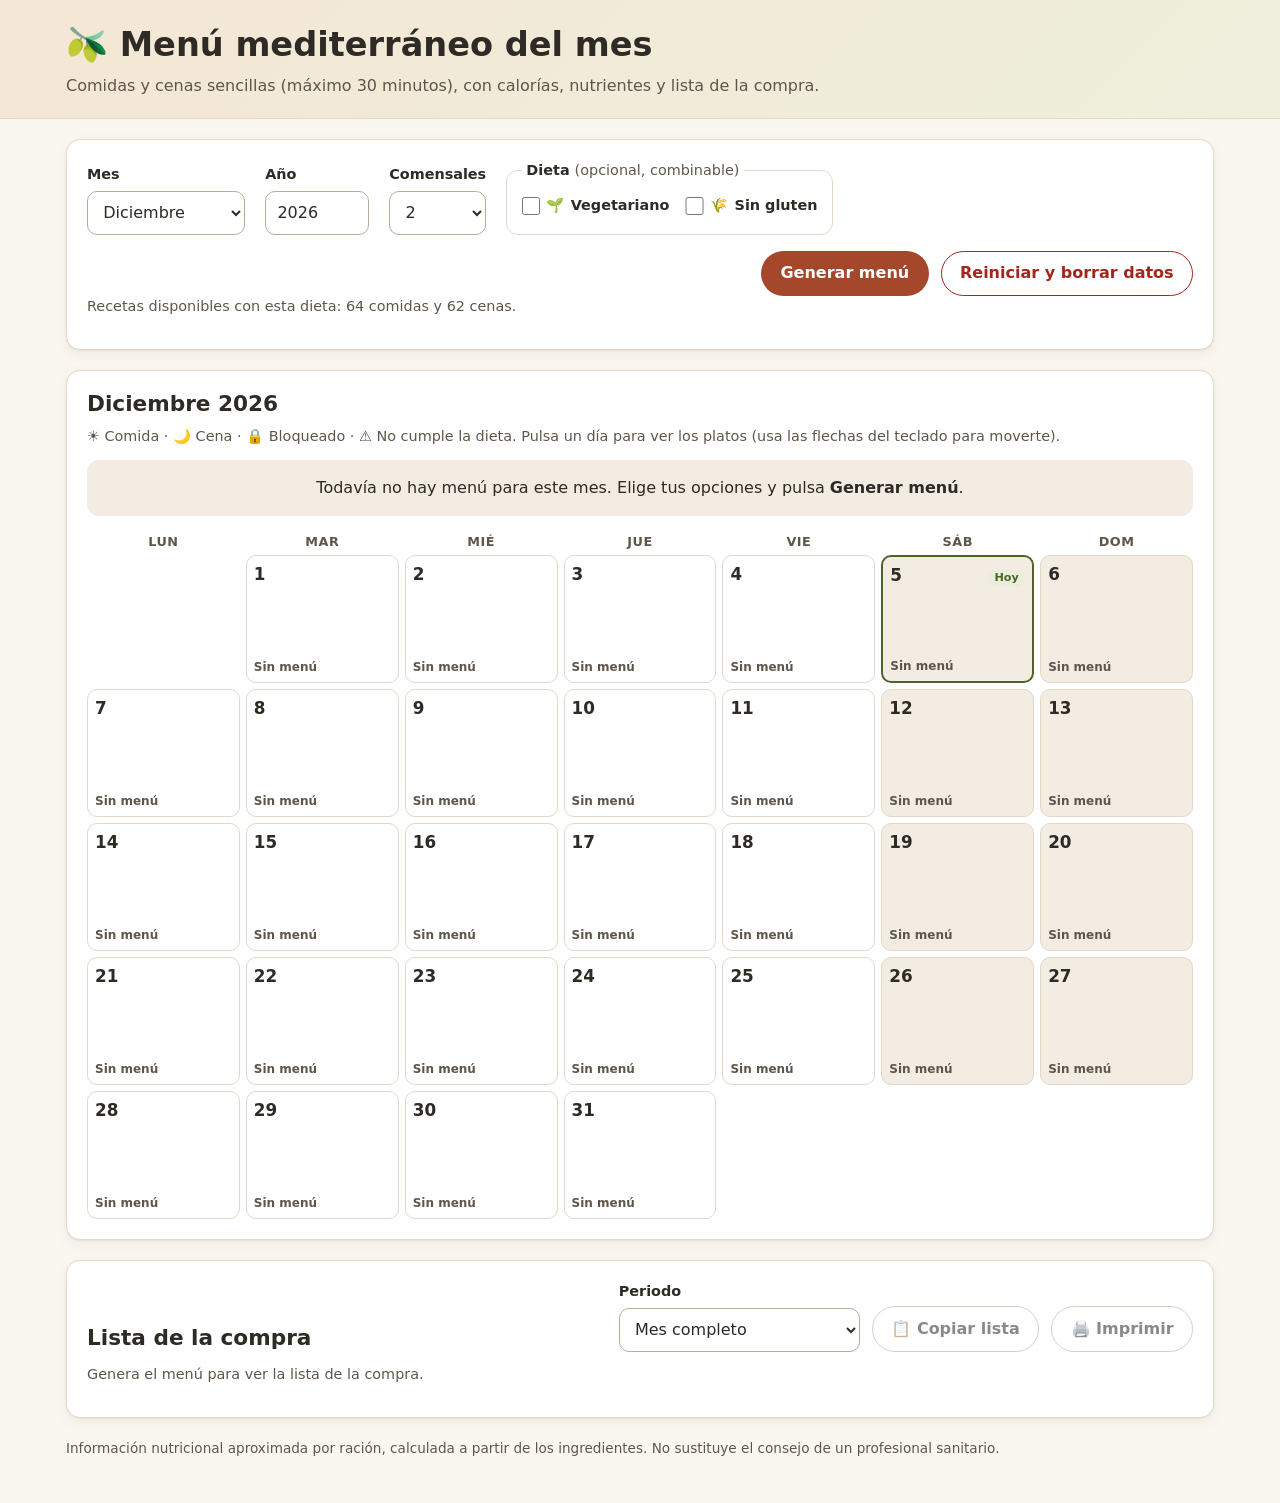
==== index.html @ f719c942 "App de menús mediterráneos mensuales con nutrición y lista de la compra HTML, CSS y JS puros: 126 re" ====
<!DOCTYPE html>
<html lang="es">
<head>
  <meta charset="UTF-8">
  <meta name="viewport" content="width=device-width, initial-scale=1">
  <title>Menú mediterráneo del mes</title>
  <meta name="description" content="Menús mensuales de comidas y cenas mediterráneas sencillas, con información nutricional y lista de la compra.">
  <link rel="stylesheet" href="styles.css">
</head>
<body>
  <a class="saltar" href="#calendario">Saltar al calendario</a>

  <header class="cabecera">
    <div class="contenedor">
      <h1><span aria-hidden="true">🫒</span> Menú mediterráneo del mes</h1>
      <p class="lema">Comidas y cenas sencillas (máximo 30 minutos), con calorías, nutrientes y lista de la compra.</p>
    </div>
  </header>

  <main class="contenedor">
    <section class="panel panel-opciones" aria-labelledby="titulo-opciones">
      <h2 id="titulo-opciones" class="visualmente-oculto">Opciones del menú</h2>
      <form id="form-opciones" class="opciones">
        <div class="campo">
          <label for="sel-mes">Mes</label>
          <select id="sel-mes" name="mes"></select>
        </div>
        <div class="campo campo-anio">
          <label for="inp-anio">Año</label>
          <input id="inp-anio" name="anio" type="number" min="1900" max="2200" step="1" inputmode="numeric">
        </div>
        <div class="campo">
          <label for="sel-comensales">Comensales</label>
          <select id="sel-comensales" name="comensales"></select>
        </div>
        <fieldset class="campo dietas">
          <legend>Dieta <span class="opcional">(opcional, combinable)</span></legend>
          <label class="casilla"><input id="dieta-veg" type="checkbox"> <span aria-hidden="true">🌱</span> Vegetariano</label>
          <label class="casilla"><input id="dieta-sg" type="checkbox"> <span aria-hidden="true">🌾</span> Sin gluten</label>
        </fieldset>
        <div class="acciones-form">
          <button type="submit" class="btn btn-primario">Generar menú</button>
          <button type="button" id="btn-reiniciar" class="btn btn-peligro">Reiniciar y borrar datos</button>
        </div>
      </form>
      <p id="recetas-disponibles" class="ayuda"></p>
    </section>

    <div id="avisos" class="avisos" role="status" aria-live="polite"></div>

    <section id="calendario" class="panel" aria-labelledby="titulo-calendario" tabindex="-1">
      <div class="panel-cab">
        <h2 id="titulo-calendario">Calendario</h2>
        <p class="ayuda leyenda">☀️ Comida · 🌙 Cena · 🔒 Bloqueado · ⚠ No cumple la dieta. Pulsa un día para ver los platos (usa las flechas del teclado para moverte).</p>
      </div>
      <p id="cal-vacio" class="vacio">Todavía no hay menú para este mes. Elige tus opciones y pulsa <strong>Generar menú</strong>.</p>
      <ol class="cal-semana" aria-hidden="true">
        <li>Lun</li><li>Mar</li><li>Mié</li><li>Jue</li><li>Vie</li><li>Sáb</li><li>Dom</li>
      </ol>
      <ol id="cal-rejilla" class="cal-rejilla"></ol>
    </section>

    <section id="resumen-nutricional" class="panel" aria-labelledby="titulo-resumen" hidden></section>

    <section id="compra" class="panel panel-compra" aria-labelledby="titulo-compra">
      <div class="panel-cab">
        <h2 id="titulo-compra">Lista de la compra</h2>
        <div class="compra-controles">
          <div class="campo">
            <label for="sel-alcance">Periodo</label>
            <select id="sel-alcance"></select>
          </div>
          <button type="button" id="btn-copiar" class="btn btn-secundario">📋 Copiar lista</button>
          <button type="button" id="btn-imprimir" class="btn btn-secundario">🖨️ Imprimir</button>
        </div>
      </div>
      <p id="titulo-impresion" class="solo-impresion"></p>
      <p id="compra-info" class="ayuda"></p>
      <p id="estado-compra" class="ayuda estado-compra" role="status" aria-live="polite"></p>
      <div id="lista-compra" class="lista-compra"></div>
    </section>
  </main>

  <footer class="pie contenedor">
    <p>Información nutricional aproximada por ración, calculada a partir de los ingredientes. No sustituye el consejo de un profesional sanitario.</p>
  </footer>

  <dialog id="dialogo-dia" class="dialogo" aria-labelledby="dia-titulo">
    <div class="dialogo-cab">
      <h2 id="dia-titulo">Día</h2>
      <button type="button" id="btn-cerrar-dia" class="btn-icono" aria-label="Cerrar">×</button>
    </div>
    <div id="dia-cuerpo" class="dia-cuerpo"></div>
  </dialog>

  <dialog id="dialogo-conflicto" class="dialogo dialogo-pequeno" aria-labelledby="conflicto-titulo" aria-describedby="conflicto-desc">
    <h2 id="conflicto-titulo">Platos bloqueados incompatibles</h2>
    <p id="conflicto-desc">Estos platos están bloqueados pero no cumplen la dieta que acabas de elegir:</p>
    <ul id="conflicto-lista" class="conflicto-lista"></ul>
    <div class="dialogo-acciones">
      <button type="button" id="btn-desbloquear" class="btn btn-primario">Desbloquear y sustituir</button>
      <button type="button" id="btn-mantener" class="btn btn-secundario">Mantenerlos</button>
    </div>
  </dialog>

  <script src="recetas.js"></script>
  <script src="app.js"></script>
</body>
</html>
---- styles.css ----
/* =====================================================================
   styles.css — Menú mediterráneo del mes
   Paleta cálida y suave inspirada en el Mediterráneo (aceite, terracota,
   arena). Tipografía del sistema.
   ===================================================================== */
:root {
  --fondo: #faf6f0;
  --superficie: #ffffff;
  --superficie-2: #f3ece2;
  --borde: #e3d8c8;
  --texto: #2e2a25;
  --texto-suave: #5f564b;
  --primario: #a4472a;          /* terracota (contraste 5,6:1 sobre blanco) */
  --primario-hover: #8a3a21;
  --oliva: #4f6328;
  --oliva-suave: #e8eed9;
  --mar: #24597a;
  --mar-suave: #e1edf4;
  --trigo: #7a5a12;
  --trigo-suave: #f6edd3;
  --aviso: #8a5a00;
  --aviso-suave: #fff3d6;
  --error: #a3261b;
  --error-suave: #fde6e3;
  --ok-suave: #e5f1e3;
  --foco: #1f6fb2;
  --sombra: 0 1px 2px rgba(60, 40, 20, .06), 0 4px 14px rgba(60, 40, 20, .06);
  --radio: 14px;
  --fuente: system-ui, -apple-system, "Segoe UI", Roboto, "Helvetica Neue", Arial, sans-serif;
  color-scheme: light;
}

@media (prefers-color-scheme: dark) {
  :root {
    --fondo: #1d1a17;
    --superficie: #27231f;
    --superficie-2: #312c26;
    --borde: #463f36;
    --texto: #f1ebe3;
    --texto-suave: #c8bdb0;
    --primario: #e08a68;
    --primario-hover: #eba184;
    --oliva: #b8cc8a;
    --oliva-suave: #33391f;
    --mar: #9cc8e4;
    --mar-suave: #1e3240;
    --trigo: #e2c374;
    --trigo-suave: #3a3018;
    --aviso: #f0c461;
    --aviso-suave: #3a2f14;
    --error: #ff9d92;
    --error-suave: #3d1d1a;
    --ok-suave: #22331f;
    --foco: #8fc3ff;
    --sombra: 0 1px 2px rgba(0, 0, 0, .3), 0 4px 14px rgba(0, 0, 0, .25);
    color-scheme: dark;
  }
}

*, *::before, *::after { box-sizing: border-box; }

html { -webkit-text-size-adjust: 100%; }

body {
  margin: 0;
  font-family: var(--fuente);
  font-size: 1rem;
  line-height: 1.5;
  color: var(--texto);
  background: var(--fondo);
}

h1, h2, h3, h4 { line-height: 1.25; margin: 0 0 .5rem; }
h2 { font-size: 1.35rem; }
h3 { font-size: 1.1rem; }
p { margin: 0 0 .75rem; }

:focus-visible {
  outline: 3px solid var(--foco);
  outline-offset: 2px;
}

.visualmente-oculto {
  position: absolute !important; width: 1px; height: 1px; padding: 0; margin: -1px;
  overflow: hidden; clip: rect(0 0 0 0); white-space: nowrap; border: 0;
}

.saltar {
  position: absolute; left: 1rem; top: -3rem; z-index: 10;
  background: var(--primario); color: #fff; padding: .5rem 1rem; border-radius: 8px;
}
.saltar:focus { top: 1rem; }

.contenedor { width: 100%; max-width: 1180px; margin: 0 auto; padding: 0 16px; }

/* ---------- Cabecera ---------- */
.cabecera {
  background: linear-gradient(135deg, #f4e6d4 0%, #eef0dd 100%);
  border-bottom: 1px solid var(--borde);
  padding: 1.5rem 0 1.25rem;
  margin-bottom: 1.25rem;
}
@media (prefers-color-scheme: dark) {
  .cabecera { background: linear-gradient(135deg, #2f261d 0%, #262b1c 100%); }
}
.cabecera h1 { font-size: clamp(1.5rem, 4vw, 2.1rem); color: var(--texto); }
.lema { color: var(--texto-suave); margin: 0; }

/* ---------- Paneles ---------- */
.panel {
  background: var(--superficie);
  border: 1px solid var(--borde);
  border-radius: var(--radio);
  box-shadow: var(--sombra);
  padding: 1.25rem;
  margin-bottom: 1.25rem;
}
.panel-cab {
  display: flex; flex-wrap: wrap; gap: .5rem 1rem;
  align-items: flex-end; justify-content: space-between;
  margin-bottom: .75rem;
}
.panel-cab h2 { margin: 0; }
.ayuda { color: var(--texto-suave); font-size: .9rem; }
.leyenda { margin: 0; }

/* ---------- Formulario ---------- */
.opciones {
  display: flex; flex-wrap: wrap; gap: 1rem 1.25rem; align-items: flex-end;
}
.campo { display: flex; flex-direction: column; gap: .3rem; min-width: 0; }
.campo > label, .dietas legend { font-weight: 600; font-size: .9rem; }
.campo-anio input { width: 6.5rem; }

select, input[type="number"] {
  font: inherit; color: var(--texto);
  background: var(--superficie);
  border: 1px solid #b9ab98; border-radius: 10px;
  padding: .55rem .7rem; min-height: 44px;
}
select { padding-right: 2rem; }

.dietas {
  border: 1px solid var(--borde); border-radius: 12px;
  padding: .4rem .9rem .6rem; margin: 0;
  flex-direction: row; flex-wrap: wrap; gap: .25rem 1rem;
}
.dietas legend { padding: 0 .3rem; }
.opcional { font-weight: 400; color: var(--texto-suave); }
.casilla {
  display: inline-flex; align-items: center; gap: .4rem;
  min-height: 36px; cursor: pointer;
}
input[type="checkbox"] { width: 1.15rem; height: 1.15rem; accent-color: var(--oliva); margin: 0; }

.acciones-form { display: flex; flex-wrap: wrap; gap: .75rem; margin-left: auto; }

/* ---------- Botones ---------- */
.btn {
  font: inherit; font-weight: 600; cursor: pointer;
  border-radius: 999px; padding: .6rem 1.15rem; min-height: 44px;
  border: 1px solid transparent; transition: background-color .15s, border-color .15s, color .15s;
}
.btn-primario { background: var(--primario); color: #fff; }
.btn-primario:hover { background: var(--primario-hover); }
@media (prefers-color-scheme: dark) {
  .btn-primario { color: #1d1a17; }
}
.btn-secundario { background: var(--superficie); color: var(--texto); border-color: #b9ab98; }
.btn-secundario:hover { background: var(--superficie-2); }
.btn-peligro { background: transparent; color: var(--error); border-color: currentColor; }
.btn-peligro:hover { background: var(--error-suave); }
.btn:disabled { opacity: .55; cursor: not-allowed; }
.btn-candado { background: var(--superficie); color: var(--texto); border-color: #b9ab98; }
.btn-candado.activo { background: var(--trigo-suave); border-color: var(--trigo); color: var(--texto); }
.btn-icono {
  font-size: 1.6rem; line-height: 1; width: 44px; height: 44px;
  border-radius: 50%; border: 1px solid var(--borde); background: var(--superficie);
  color: var(--texto); cursor: pointer;
}
.btn-icono:hover { background: var(--superficie-2); }

/* ---------- Avisos ---------- */
.avisos:empty { display: none; }
.aviso {
  display: flex; gap: 1rem; align-items: flex-start; justify-content: space-between;
  border-radius: 12px; padding: .8rem 1rem; margin-bottom: 1.25rem;
  border: 1px solid var(--borde);
}
.aviso p { margin: 0; }
.aviso-ok { background: var(--ok-suave); border-color: var(--oliva); }
.aviso-aviso { background: var(--aviso-suave); border-color: var(--aviso); }
.aviso-error { background: var(--error-suave); border-color: var(--error); }
.aviso-cerrar {
  background: none; border: 0; font-size: 1.4rem; line-height: 1; cursor: pointer;
  color: inherit; min-width: 32px; min-height: 32px; border-radius: 6px;
}

/* ---------- Calendario ---------- */
.vacio {
  background: var(--superficie-2); border-radius: 12px; padding: 1rem; text-align: center;
}
.cal-semana, .cal-rejilla {
  list-style: none; margin: 0; padding: 0;
  display: grid; grid-template-columns: repeat(7, minmax(0, 1fr)); gap: 6px;
}
.cal-semana li {
  text-align: center; font-weight: 700; font-size: .8rem; text-transform: uppercase;
  letter-spacing: .04em; color: var(--texto-suave); padding: .25rem 0;
}
.cal-celda { min-width: 0; }
.dia {
  width: 100%; height: 100%; min-height: 128px;
  display: flex; flex-direction: column; gap: 4px; align-items: stretch;
  text-align: left; font: inherit; color: var(--texto);
  background: var(--superficie); border: 1px solid var(--borde); border-radius: 10px;
  padding: 6px 7px; cursor: pointer;
  transition: border-color .15s, box-shadow .15s, transform .15s;
}
.dia:hover { border-color: var(--primario); box-shadow: var(--sombra); }
.dia-finde { background: var(--superficie-2); }
.dia-hoy { border: 2px solid var(--oliva); }
.dia-cab { display: flex; align-items: baseline; gap: .4rem; }
.dia-num { font-weight: 800; font-size: 1.05rem; }
.dia-nombre { display: none; color: var(--texto-suave); font-weight: 600; }
.dia-hoy-txt {
  margin-left: auto; font-size: .7rem; font-weight: 700; background: var(--oliva-suave);
  color: var(--oliva); padding: 0 .4rem; border-radius: 999px;
}
.mini {
  display: flex; gap: 4px; align-items: flex-start;
  font-size: .78rem; line-height: 1.25;
  padding: 3px 5px; border-radius: 6px;
}
.mini-comida { background: var(--trigo-suave); }
.mini-cena { background: var(--mar-suave); }
.mini-nombre {
  display: -webkit-box; -webkit-line-clamp: 2; -webkit-box-orient: vertical;
  overflow: hidden; flex: 1; min-width: 0; overflow-wrap: anywhere;
}
.mini-icono, .mini-marca { flex: none; }
.dia-kcal, .dia-sin { margin-top: auto; font-size: .75rem; color: var(--texto-suave); font-weight: 600; }

/* ---------- Diálogos ---------- */
.dialogo {
  width: min(760px, calc(100vw - 32px)); max-height: calc(100vh - 32px);
  border: 1px solid var(--borde); border-radius: var(--radio);
  padding: 1.25rem; color: var(--texto); background: var(--superficie);
  box-shadow: 0 20px 60px rgba(30, 20, 10, .3);
}
.dialogo::backdrop { background: rgba(40, 30, 20, .45); }
.dialogo-pequeno { width: min(520px, calc(100vw - 32px)); }
.dialogo-cab {
  display: flex; align-items: center; justify-content: space-between; gap: 1rem;
  position: sticky; top: -1.25rem; background: var(--superficie);
  padding: .25rem 0 .75rem; margin-top: -.25rem; z-index: 1;
}
.dialogo-cab h2 { margin: 0; }
.dialogo-acciones { display: flex; flex-wrap: wrap; gap: .75rem; margin-top: 1rem; }
.conflicto-lista { padding-left: 1.25rem; }

.dia-cuerpo { display: grid; gap: 1rem; }
.plato {
  border: 1px solid var(--borde); border-radius: 12px; padding: 1rem;
}
.plato-comida { border-top: 5px solid #d7a64a; }
.plato-cena { border-top: 5px solid #5f8fb0; }
.plato-tipo { margin: 0 0 .2rem; font-size: .85rem; font-weight: 700; color: var(--texto-suave); text-transform: uppercase; letter-spacing: .04em; }
.subtitulo { font-size: .95rem; margin: .75rem 0 .4rem; }

.etiquetas { list-style: none; padding: 0; margin: 0; display: flex; flex-wrap: wrap; gap: .4rem; }
.etq {
  font-size: .82rem; font-weight: 600; padding: .15rem .6rem; border-radius: 999px;
  background: var(--superficie-2); border: 1px solid var(--borde);
}
.etq-veg { background: var(--oliva-suave); color: var(--oliva); border-color: transparent; }
.etq-sg { background: var(--trigo-suave); color: var(--trigo); border-color: transparent; }
.etq-prot { background: var(--mar-suave); color: var(--mar); border-color: transparent; }
.etq-alerta { background: var(--aviso-suave); color: var(--aviso); border-color: var(--aviso); }

.nutri {
  display: grid; grid-template-columns: repeat(5, minmax(0, 1fr)); gap: .4rem; margin: 0;
}
.nutri-item {
  background: var(--superficie-2); border-radius: 10px; padding: .45rem .5rem; text-align: center;
}
.nutri-item dt { font-size: .75rem; color: var(--texto-suave); font-weight: 600; }
.nutri-item dd { margin: 0; font-weight: 700; font-size: .95rem; }
.nutri-kcal { background: var(--primario); color: #fff; }
.nutri-kcal dt { color: rgba(255, 255, 255, .9); }
@media (prefers-color-scheme: dark) {
  .nutri-kcal { color: #1d1a17; }
  .nutri-kcal dt { color: rgba(29, 26, 23, .85); }
}

.ingredientes { margin-top: .75rem; }
.ingredientes summary { cursor: pointer; font-weight: 600; padding: .25rem 0; }
.ingredientes ul { list-style: none; padding: 0; margin: .25rem 0 0; columns: 2; column-gap: 1.5rem; }
.ingredientes li {
  display: flex; justify-content: space-between; gap: .5rem; break-inside: avoid;
  padding: .2rem 0; border-bottom: 1px dashed var(--borde); font-size: .92rem;
}
.cant { color: var(--texto-suave); white-space: nowrap; }
.plato-acciones { display: flex; flex-wrap: wrap; gap: .6rem; margin-top: 1rem; }
.dia-total { background: var(--oliva-suave); border-radius: 12px; padding: 1rem; }
.dia-total .ayuda { margin: .5rem 0 0; }

/* ---------- Resumen nutricional ---------- */
#resumen-nutricional .nutri { max-width: 640px; margin-bottom: .75rem; }
.reparto { font-size: .95rem; }
.tabla-scroll { overflow-x: auto; }
.tabla-frecuencias { border-collapse: collapse; min-width: 420px; width: 100%; max-width: 640px; }
.tabla-frecuencias caption { text-align: left; font-weight: 700; padding-bottom: .4rem; }
.tabla-frecuencias th, .tabla-frecuencias td {
  text-align: left; padding: .4rem .6rem; border-bottom: 1px solid var(--borde);
}
.tabla-frecuencias thead th { font-size: .85rem; color: var(--texto-suave); }

/* ---------- Lista de la compra ---------- */
.compra-controles { display: flex; flex-wrap: wrap; gap: .75rem; align-items: flex-end; }
.estado-compra:empty { display: none; }
.lista-compra {
  display: grid; gap: 1rem; grid-template-columns: repeat(auto-fill, minmax(260px, 1fr));
}
.cat { background: var(--superficie-2); border-radius: 12px; padding: .9rem 1rem; }
.cat h3 { font-size: 1rem; border-bottom: 2px solid var(--borde); padding-bottom: .35rem; }
.productos { list-style: none; margin: 0; padding: 0; }
.productos li { display: flex; align-items: center; gap: .55rem; padding: .3rem 0; }
.productos label {
  flex: 1; display: flex; justify-content: space-between; gap: .75rem; cursor: pointer; min-height: 32px; align-items: center;
}
.prod-cant { color: var(--texto-suave); white-space: nowrap; font-variant-numeric: tabular-nums; }
.productos li.tachado .prod-nombre, .productos li.tachado .prod-cant {
  text-decoration: line-through; color: var(--texto-suave); opacity: .75;
}
.solo-impresion { display: none; }

/* ---------- Pie ---------- */
.pie { color: var(--texto-suave); font-size: .85rem; padding-bottom: 2rem; }

/* ---------- Móvil: calendario como lista vertical ---------- */
@media (max-width: 720px) {
  .panel { padding: 1rem; }
  .opciones { flex-direction: column; align-items: stretch; }
  .campo-anio input { width: 100%; }
  .acciones-form { margin-left: 0; flex-direction: column; }
  .acciones-form .btn { width: 100%; }
  .cal-semana { display: none; }
  .cal-rejilla { grid-template-columns: 1fr; gap: 8px; }
  .cal-hueco { display: none; }
  .dia { min-height: 0; padding: 10px 12px; }
  .dia-nombre { display: inline; }
  .mini { font-size: .9rem; }
  .mini-nombre { -webkit-line-clamp: 3; }
  .nutri { grid-template-columns: repeat(3, minmax(0, 1fr)); }
  .ingredientes ul { columns: 1; }
  .compra-controles { width: 100%; }
  .compra-controles .campo { flex: 1 1 100%; }
  .compra-controles .btn { flex: 1; }
  .dialogo { padding: 1rem; }
  .dialogo-cab { top: -1rem; }
}

@media (prefers-reduced-motion: reduce) {
  * { transition: none !important; }
}

/* ---------- Impresión: solo la lista de la compra ---------- */
@media print {
  @page { margin: 14mm; }
  :root { color-scheme: light; }
  body { background: #fff; color: #000; font-size: 11pt; }
  .saltar, .cabecera, .panel-opciones, .avisos, #calendario, #resumen-nutricional,
  .pie, .compra-controles, #compra-info, .estado-compra, dialog { display: none !important; }
  .contenedor { max-width: none; padding: 0; }
  .panel { border: 0; box-shadow: none; padding: 0; margin: 0; background: #fff; }
  .panel-cab { margin-bottom: .25rem; }
  #titulo-compra { font-size: 18pt; color: #000; }
  .solo-impresion { display: block; color: #333; margin-bottom: 10pt; }
  .lista-compra { display: block; columns: 2; column-gap: 12mm; }
  .cat { background: none; padding: 0; margin: 0 0 10pt; break-inside: avoid-column; }
  .cat h3 { font-size: 12pt; border-bottom: 1px solid #999; color: #000; }
  .productos li { padding: 1.5pt 0; break-inside: avoid; }
  .productos label { min-height: 0; }
  input[type="checkbox"] { width: 10pt; height: 10pt; accent-color: #555; }
  .prod-cant { color: #333; }
  .productos li.tachado .prod-nombre, .productos li.tachado .prod-cant { color: #777; opacity: 1; }
}
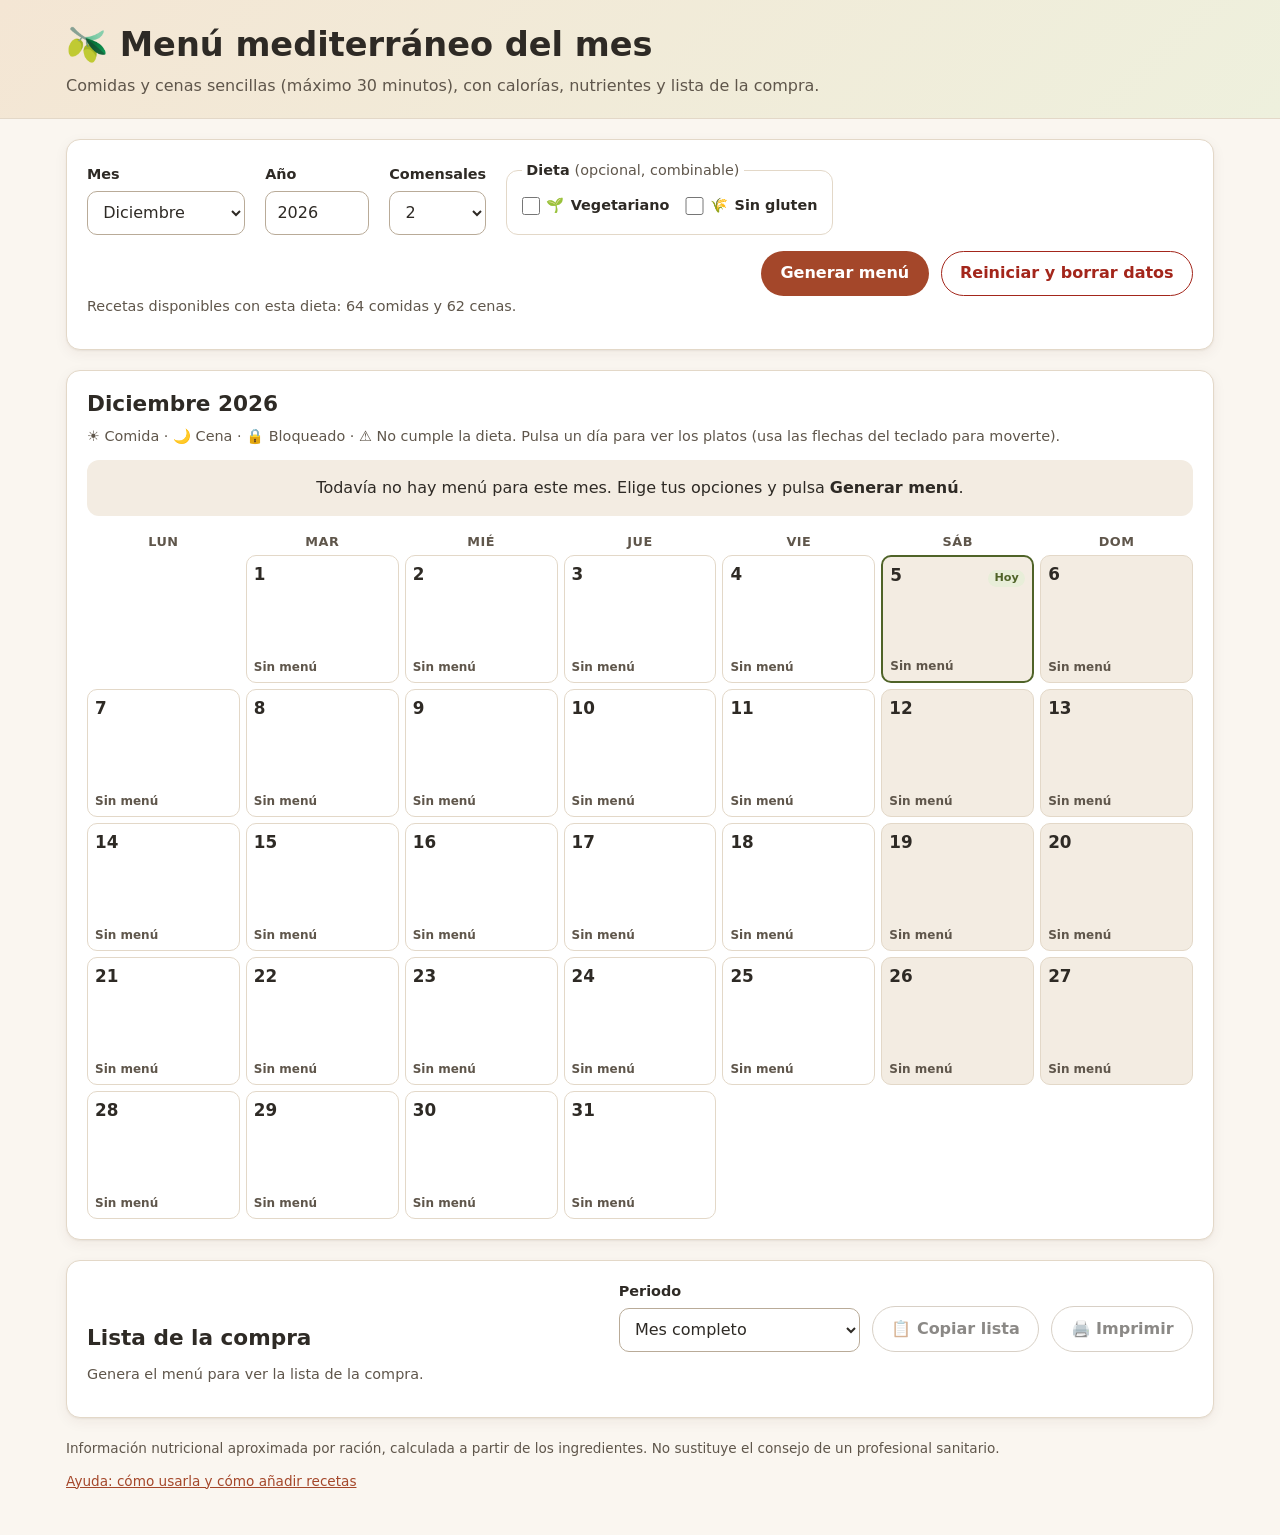
==== commit 3d5aac74: "Sustituir README.md por ayuda.html enlazada desde la app Todo el proyecto queda en HTML, CSS y JavaS" ====
--- a/index.html
+++ b/index.html
@@ -83,6 +83,7 @@
 
   <footer class="pie contenedor">
     <p>Información nutricional aproximada por ración, calculada a partir de los ingredientes. No sustituye el consejo de un profesional sanitario.</p>
+    <p><a href="ayuda.html">Ayuda: cómo usarla y cómo añadir recetas</a></p>
   </footer>
 
   <dialog id="dialogo-dia" class="dialogo" aria-labelledby="dia-titulo">
--- a/styles.css
+++ b/styles.css
@@ -335,6 +335,14 @@
 }
 .solo-impresion { display: none; }
 
+/* ---------- Página de ayuda ---------- */
+a { color: var(--primario); }
+.ayuda-pagina ol, .ayuda-pagina ul { padding-left: 1.4rem; }
+.ayuda-pagina li { margin-bottom: .4rem; }
+code { font-family: ui-monospace, SFMono-Regular, Menlo, Consolas, monospace; font-size: .9em; background: var(--superficie-2); padding: .05rem .3rem; border-radius: 4px; }
+pre { background: var(--superficie-2); border: 1px solid var(--borde); border-radius: 10px; padding: .75rem 1rem; overflow-x: auto; }
+pre code { background: none; padding: 0; }
+
 /* ---------- Pie ---------- */
 .pie { color: var(--texto-suave); font-size: .85rem; padding-bottom: 2rem; }
 
